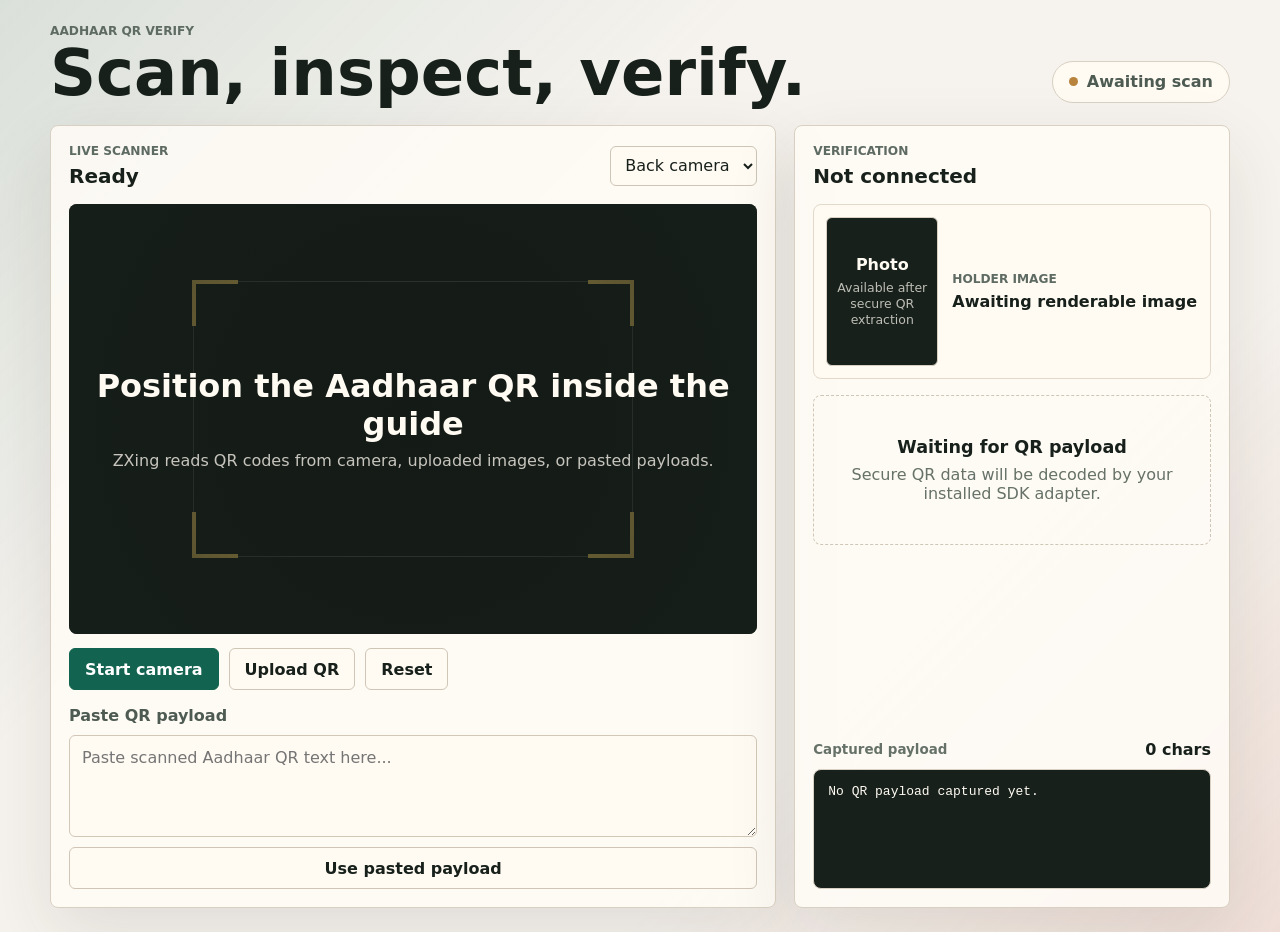
==== index.html @ cf2d9440 "Updates" ====
<!DOCTYPE html>
<html lang="en">
  <head>
    <meta charset="UTF-8">
    <link rel="icon" href="/favicon.ico">
    <meta name="viewport" content="width=device-width, initial-scale=1.0">
    <meta
      name="description"
      content="Client-side Aadhaar QR scanning and SDK verification interface."
    >
    <title>Aadhaar QR Verify</title>
    <script type="module" crossorigin src="/assets/index-C8rJsrUP.js"></script>
    <link rel="stylesheet" crossorigin href="/assets/index-2BErjpRX.css">
  </head>
  <body>
    <div id="app"></div>
  </body>
</html>
---- assets/index-2BErjpRX.css ----
*{box-sizing:border-box}body{color:#17201b;background:#f6f3ee;min-width:320px;margin:0;font-family:Inter,ui-sans-serif,system-ui,-apple-system,BlinkMacSystemFont,Segoe UI,sans-serif}button[data-v-a31f7cc3],select[data-v-a31f7cc3],textarea[data-v-a31f7cc3]{font:inherit}.shell[data-v-a31f7cc3]{background:linear-gradient(135deg,#11594d1f,#0000 34%),linear-gradient(315deg,#bc52371f,#0000 30%),#f6f3ee;min-height:100vh;padding:24px}.workspace[data-v-a31f7cc3]{width:min(1180px,100%);margin:0 auto}.topbar[data-v-a31f7cc3]{justify-content:space-between;align-items:end;gap:20px;margin-bottom:22px;display:flex}.eyebrow[data-v-a31f7cc3],.label[data-v-a31f7cc3]{color:#5e6b63;letter-spacing:0;text-transform:uppercase;margin:0 0 6px;font-size:.76rem;font-weight:800}h1[data-v-a31f7cc3]{letter-spacing:0;margin:0;font-size:clamp(2.2rem,5vw,5.4rem);line-height:.92}.status-pill[data-v-a31f7cc3]{color:#4d5b52;white-space:nowrap;background:#fffaf2;border:1px solid #d8d0c2;border-radius:999px;align-items:center;gap:9px;min-height:42px;padding:0 16px;font-weight:800;display:inline-flex}.status-pill span[data-v-a31f7cc3]{background:#b7833d;border-radius:50%;width:9px;height:9px}.status-pill.verified span[data-v-a31f7cc3]{background:#18845d}.status-pill.warning span[data-v-a31f7cc3]{background:#c24732}.grid[data-v-a31f7cc3]{grid-template-columns:minmax(0,1.25fr) minmax(360px,.75fr);gap:18px;display:grid}.scanner-panel[data-v-a31f7cc3],.result-panel[data-v-a31f7cc3]{background:#fffcf6db;border:1px solid #d8d0c2;border-radius:8px;box-shadow:0 24px 70px #2923191c}.scanner-panel[data-v-a31f7cc3]{padding:18px}.result-panel[data-v-a31f7cc3]{flex-direction:column;gap:16px;padding:18px;display:flex}.scanner-head[data-v-a31f7cc3],.result-head[data-v-a31f7cc3],.payload-box>div[data-v-a31f7cc3]{justify-content:space-between;align-items:center;gap:14px;display:flex}.scanner-head strong[data-v-a31f7cc3],.result-head strong[data-v-a31f7cc3]{font-size:1.25rem}select[data-v-a31f7cc3]{color:#17201b;background:#fffaf2;border:1px solid #cdc5b7;border-radius:6px;max-width:230px;height:40px;padding:0 10px}.camera-frame[data-v-a31f7cc3]{aspect-ratio:16/10;background:#121611;border-radius:8px;width:100%;margin-top:16px;position:relative;overflow:hidden}video[data-v-a31f7cc3]{object-fit:cover;width:100%;height:100%;position:absolute;inset:0}.scan-guide[data-v-a31f7cc3]{border:1px solid #ffffff38;position:absolute;inset:18%}.scan-guide i[data-v-a31f7cc3]{border-style:solid;border-color:#f4c85d;width:46px;height:46px;position:absolute}.scan-guide i[data-v-a31f7cc3]:first-child{border-width:4px 0 0 4px;top:-2px;left:-2px}.scan-guide i[data-v-a31f7cc3]:nth-child(2){border-width:4px 4px 0 0;top:-2px;right:-2px}.scan-guide i[data-v-a31f7cc3]:nth-child(3){border-width:0 4px 4px 0;bottom:-2px;right:-2px}.scan-guide i[data-v-a31f7cc3]:nth-child(4){border-width:0 0 4px 4px;bottom:-2px;left:-2px}.camera-idle[data-v-a31f7cc3]{color:#fffaf2;text-align:center;background:radial-gradient(circle,#17201b73,#17201bd1);place-content:center;gap:8px;padding:24px;display:grid;position:absolute;inset:0}.camera-idle strong[data-v-a31f7cc3]{font-size:clamp(1.2rem,3vw,2rem)}.camera-idle span[data-v-a31f7cc3]{color:#fffaf2c2}.actions[data-v-a31f7cc3]{flex-wrap:wrap;gap:10px;margin-top:14px;display:flex}button[data-v-a31f7cc3]{color:#17201b;cursor:pointer;background:#fffaf2;border:1px solid #cfc6b7;border-radius:6px;min-height:42px;padding:0 15px;font-weight:800}button[data-v-a31f7cc3]:hover:not(:disabled){border-color:#8b7f6f;transform:translateY(-1px)}button[data-v-a31f7cc3]:disabled{cursor:not-allowed;opacity:.54}button.primary[data-v-a31f7cc3]{color:#fff;background:#12634f;border-color:#12634f}button.danger[data-v-a31f7cc3]{color:#b94732;border-color:#b94732}.manual-box[data-v-a31f7cc3]{gap:10px;margin-top:16px;display:grid}.manual-box label[data-v-a31f7cc3]{color:#4d5b52;font-weight:800}textarea[data-v-a31f7cc3]{resize:vertical;color:#17201b;background:#fffaf2;border:1px solid #d2c8b8;border-radius:6px;width:100%;padding:12px}.error[data-v-a31f7cc3]{color:#b94732;margin:12px 0 0;font-weight:700}.identity-block[data-v-a31f7cc3]{gap:8px;display:grid}.field-row[data-v-a31f7cc3]{border-bottom:1px solid #e2d9cb;grid-template-columns:120px 1fr;gap:12px;padding:11px 0;display:grid}.photo-card[data-v-a31f7cc3]{background:#fffaf2;border:1px solid #e2d9cb;border-radius:8px;grid-template-columns:112px 1fr;align-items:center;gap:14px;padding:12px;display:grid}.photo-frame[data-v-a31f7cc3]{aspect-ratio:3/4;background:#17201b;border:1px solid #d8d0c2;border-radius:6px;width:112px;overflow:hidden}.photo-frame img[data-v-a31f7cc3]{object-fit:cover;width:100%;height:100%;display:block}.photo-placeholder[data-v-a31f7cc3]{color:#fffaf2;text-align:center;place-content:center;gap:6px;width:100%;height:100%;padding:10px;display:grid}.photo-placeholder span[data-v-a31f7cc3]{color:#fffaf2b8;font-size:.78rem;line-height:1.3}.field-row span[data-v-a31f7cc3],.payload-box span[data-v-a31f7cc3],.sdk-result span[data-v-a31f7cc3]{color:#667267;font-size:.84rem;font-weight:800}.field-row strong[data-v-a31f7cc3]{overflow-wrap:anywhere}.empty-state[data-v-a31f7cc3]{color:#667267;text-align:center;border:1px dashed #cfc6b7;border-radius:8px;place-content:center;gap:8px;min-height:150px;padding:22px;display:grid}.empty-state strong[data-v-a31f7cc3]{color:#17201b;font-size:1.1rem}.sdk-result[data-v-a31f7cc3]{background:#fff4ef;border-left:4px solid #b94732;border-radius:6px;gap:6px;padding:13px;display:grid}.sdk-result.ok[data-v-a31f7cc3]{background:#eefaf4;border-left-color:#18845d}.payload-box[data-v-a31f7cc3]{gap:10px;margin-top:auto;display:grid}pre[data-v-a31f7cc3]{color:#fffaf2;white-space:pre-wrap;word-break:break-word;background:#17201b;border:1px solid #d8d0c2;border-radius:8px;min-height:120px;max-height:260px;margin:0;padding:14px;overflow:auto}@media (width<=900px){.shell[data-v-a31f7cc3]{padding:16px}.topbar[data-v-a31f7cc3]{flex-direction:column;align-items:start}.grid[data-v-a31f7cc3]{grid-template-columns:1fr}.camera-frame[data-v-a31f7cc3]{max-height:68vh}.result-panel[data-v-a31f7cc3]{min-width:0}}@media (width<=560px){.shell[data-v-a31f7cc3]{padding:10px}.topbar[data-v-a31f7cc3]{gap:12px;margin-bottom:14px}h1[data-v-a31f7cc3]{font-size:clamp(2rem,15vw,3.25rem);line-height:.98}.status-pill[data-v-a31f7cc3]{justify-content:center;width:100%}.scanner-panel[data-v-a31f7cc3],.result-panel[data-v-a31f7cc3]{padding:12px}.scanner-head[data-v-a31f7cc3],.result-head[data-v-a31f7cc3],.payload-box>div[data-v-a31f7cc3]{flex-direction:column;align-items:stretch}select[data-v-a31f7cc3],button[data-v-a31f7cc3],.result-head button[data-v-a31f7cc3]{width:100%;max-width:none}.camera-frame[data-v-a31f7cc3]{aspect-ratio:9/14;margin-top:12px}.scan-guide[data-v-a31f7cc3]{inset:14%}.actions[data-v-a31f7cc3]{grid-template-columns:1fr 1fr;display:grid}.actions .primary[data-v-a31f7cc3],.actions .danger[data-v-a31f7cc3]{grid-column:1/-1}.manual-box[data-v-a31f7cc3]{margin-top:12px}.manual-box textarea[data-v-a31f7cc3]{min-height:88px}.photo-card[data-v-a31f7cc3]{grid-template-columns:84px 1fr;gap:12px}.photo-frame[data-v-a31f7cc3]{width:84px}.empty-state[data-v-a31f7cc3]{min-height:120px;padding:16px}.field-row[data-v-a31f7cc3]{grid-template-columns:1fr;gap:4px;padding:9px 0}pre[data-v-a31f7cc3]{min-height:92px;max-height:150px;font-size:.78rem}}
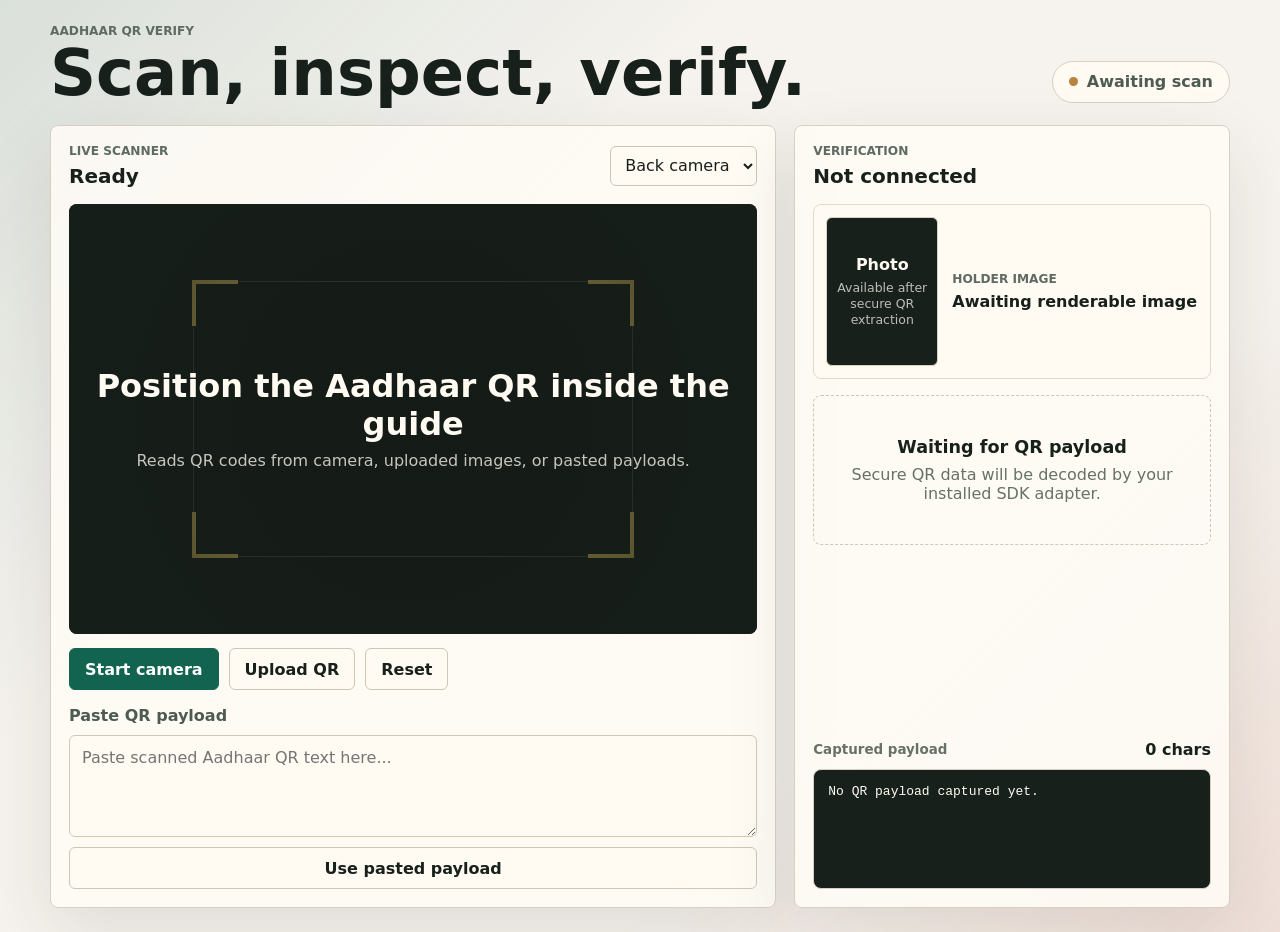
==== commit 7d5736b7: "Updates" ====
--- a/index.html
+++ b/index.html
@@ -9,8 +9,8 @@
       content="Client-side Aadhaar QR scanning and SDK verification interface."
     >
     <title>Aadhaar QR Verify</title>
-    <script type="module" crossorigin src="/assets/index-C8rJsrUP.js"></script>
-    <link rel="stylesheet" crossorigin href="/assets/index-2BErjpRX.css">
+    <script type="module" crossorigin src="/assets/index-B8S7MjSo.js"></script>
+    <link rel="stylesheet" crossorigin href="/assets/index-Ch6qmY8h.css">
   </head>
   <body>
     <div id="app"></div>
--- a/assets/index-Ch6qmY8h.css
+++ b/assets/index-Ch6qmY8h.css
@@ -0,0 +1 @@
+*{box-sizing:border-box}body{color:#17201b;background:#f6f3ee;min-width:320px;margin:0;font-family:Inter,ui-sans-serif,system-ui,-apple-system,BlinkMacSystemFont,Segoe UI,sans-serif}button[data-v-19202c21],select[data-v-19202c21],textarea[data-v-19202c21]{font:inherit}.shell[data-v-19202c21]{background:linear-gradient(135deg,#11594d1f,#0000 34%),linear-gradient(315deg,#bc52371f,#0000 30%),#f6f3ee;min-height:100vh;padding:24px}.workspace[data-v-19202c21]{width:min(1180px,100%);margin:0 auto}.topbar[data-v-19202c21]{justify-content:space-between;align-items:end;gap:20px;margin-bottom:22px;display:flex}.eyebrow[data-v-19202c21],.label[data-v-19202c21]{color:#5e6b63;letter-spacing:0;text-transform:uppercase;margin:0 0 6px;font-size:.76rem;font-weight:800}h1[data-v-19202c21]{letter-spacing:0;margin:0;font-size:clamp(2.2rem,5vw,5.4rem);line-height:.92}.status-pill[data-v-19202c21]{color:#4d5b52;white-space:nowrap;background:#fffaf2;border:1px solid #d8d0c2;border-radius:999px;align-items:center;gap:9px;min-height:42px;padding:0 16px;font-weight:800;display:inline-flex}.status-pill span[data-v-19202c21]{background:#b7833d;border-radius:50%;width:9px;height:9px}.status-pill.verified span[data-v-19202c21]{background:#18845d}.status-pill.warning span[data-v-19202c21]{background:#c24732}.grid[data-v-19202c21]{grid-template-columns:minmax(0,1.25fr) minmax(360px,.75fr);gap:18px;display:grid}.scanner-panel[data-v-19202c21],.result-panel[data-v-19202c21]{background:#fffcf6db;border:1px solid #d8d0c2;border-radius:8px;box-shadow:0 24px 70px #2923191c}.scanner-panel[data-v-19202c21]{padding:18px}.result-panel[data-v-19202c21]{flex-direction:column;gap:16px;padding:18px;display:flex}.scanner-head[data-v-19202c21],.result-head[data-v-19202c21],.payload-box>div[data-v-19202c21]{justify-content:space-between;align-items:center;gap:14px;display:flex}.scanner-head strong[data-v-19202c21],.result-head strong[data-v-19202c21]{font-size:1.25rem}select[data-v-19202c21]{color:#17201b;background:#fffaf2;border:1px solid #cdc5b7;border-radius:6px;max-width:230px;height:40px;padding:0 10px}.camera-frame[data-v-19202c21]{aspect-ratio:16/10;background:#121611;border-radius:8px;width:100%;margin-top:16px;position:relative;overflow:hidden}video[data-v-19202c21]{object-fit:cover;width:100%;height:100%;position:absolute;inset:0}.scan-guide[data-v-19202c21]{border:1px solid #ffffff38;position:absolute;inset:18%}.scan-guide i[data-v-19202c21]{border-style:solid;border-color:#f4c85d;width:46px;height:46px;position:absolute}.scan-guide i[data-v-19202c21]:first-child{border-width:4px 0 0 4px;top:-2px;left:-2px}.scan-guide i[data-v-19202c21]:nth-child(2){border-width:4px 4px 0 0;top:-2px;right:-2px}.scan-guide i[data-v-19202c21]:nth-child(3){border-width:0 4px 4px 0;bottom:-2px;right:-2px}.scan-guide i[data-v-19202c21]:nth-child(4){border-width:0 0 4px 4px;bottom:-2px;left:-2px}.camera-idle[data-v-19202c21]{color:#fffaf2;text-align:center;background:radial-gradient(circle,#17201b73,#17201bd1);place-content:center;gap:8px;padding:24px;display:grid;position:absolute;inset:0}.camera-idle strong[data-v-19202c21]{font-size:clamp(1.2rem,3vw,2rem)}.camera-idle span[data-v-19202c21]{color:#fffaf2c2}.actions[data-v-19202c21]{flex-wrap:wrap;gap:10px;margin-top:14px;display:flex}button[data-v-19202c21]{color:#17201b;cursor:pointer;background:#fffaf2;border:1px solid #cfc6b7;border-radius:6px;min-height:42px;padding:0 15px;font-weight:800}button[data-v-19202c21]:hover:not(:disabled){border-color:#8b7f6f;transform:translateY(-1px)}button[data-v-19202c21]:disabled{cursor:not-allowed;opacity:.54}button.primary[data-v-19202c21]{color:#fff;background:#12634f;border-color:#12634f}button.danger[data-v-19202c21]{color:#b94732;border-color:#b94732}.manual-box[data-v-19202c21]{gap:10px;margin-top:16px;display:grid}.manual-box label[data-v-19202c21]{color:#4d5b52;font-weight:800}textarea[data-v-19202c21]{resize:vertical;color:#17201b;background:#fffaf2;border:1px solid #d2c8b8;border-radius:6px;width:100%;padding:12px}.error[data-v-19202c21]{color:#b94732;margin:12px 0 0;font-weight:700}.identity-block[data-v-19202c21]{gap:8px;display:grid}.field-row[data-v-19202c21]{border-bottom:1px solid #e2d9cb;grid-template-columns:120px 1fr;gap:12px;padding:11px 0;display:grid}.photo-card[data-v-19202c21]{background:#fffaf2;border:1px solid #e2d9cb;border-radius:8px;grid-template-columns:112px 1fr;align-items:center;gap:14px;padding:12px;display:grid}.photo-frame[data-v-19202c21]{aspect-ratio:3/4;background:#17201b;border:1px solid #d8d0c2;border-radius:6px;width:112px;overflow:hidden}.photo-frame img[data-v-19202c21]{object-fit:cover;width:100%;height:100%;display:block}.photo-placeholder[data-v-19202c21]{color:#fffaf2;text-align:center;place-content:center;gap:6px;width:100%;height:100%;padding:10px;display:grid}.photo-placeholder span[data-v-19202c21]{color:#fffaf2b8;font-size:.78rem;line-height:1.3}.field-row span[data-v-19202c21],.payload-box span[data-v-19202c21],.sdk-result span[data-v-19202c21]{color:#667267;font-size:.84rem;font-weight:800}.field-row strong[data-v-19202c21]{overflow-wrap:anywhere}.empty-state[data-v-19202c21]{color:#667267;text-align:center;border:1px dashed #cfc6b7;border-radius:8px;place-content:center;gap:8px;min-height:150px;padding:22px;display:grid}.empty-state strong[data-v-19202c21]{color:#17201b;font-size:1.1rem}.sdk-result[data-v-19202c21]{background:#fff4ef;border-left:4px solid #b94732;border-radius:6px;gap:6px;padding:13px;display:grid}.sdk-result.ok[data-v-19202c21]{background:#eefaf4;border-left-color:#18845d}.payload-box[data-v-19202c21]{gap:10px;margin-top:auto;display:grid}pre[data-v-19202c21]{color:#fffaf2;white-space:pre-wrap;word-break:break-word;background:#17201b;border:1px solid #d8d0c2;border-radius:8px;min-height:120px;max-height:260px;margin:0;padding:14px;overflow:auto}@media (width<=900px){.shell[data-v-19202c21]{padding:16px}.topbar[data-v-19202c21]{flex-direction:column;align-items:start}.grid[data-v-19202c21]{grid-template-columns:1fr}.camera-frame[data-v-19202c21]{max-height:68vh}.result-panel[data-v-19202c21]{min-width:0}}@media (width<=560px){.shell[data-v-19202c21]{padding:10px}.topbar[data-v-19202c21]{gap:12px;margin-bottom:14px}h1[data-v-19202c21]{font-size:clamp(2rem,15vw,3.25rem);line-height:.98}.status-pill[data-v-19202c21]{justify-content:center;width:100%}.scanner-panel[data-v-19202c21],.result-panel[data-v-19202c21]{padding:12px}.scanner-head[data-v-19202c21],.result-head[data-v-19202c21],.payload-box>div[data-v-19202c21]{flex-direction:column;align-items:stretch}select[data-v-19202c21],button[data-v-19202c21],.result-head button[data-v-19202c21]{width:100%;max-width:none}.camera-frame[data-v-19202c21]{aspect-ratio:9/14;margin-top:12px}.scan-guide[data-v-19202c21]{inset:14%}.actions[data-v-19202c21]{grid-template-columns:1fr 1fr;display:grid}.actions .primary[data-v-19202c21],.actions .danger[data-v-19202c21]{grid-column:1/-1}.manual-box[data-v-19202c21]{margin-top:12px}.manual-box textarea[data-v-19202c21]{min-height:88px}.photo-card[data-v-19202c21]{grid-template-columns:84px 1fr;gap:12px}.photo-frame[data-v-19202c21]{width:84px}.empty-state[data-v-19202c21]{min-height:120px;padding:16px}.field-row[data-v-19202c21]{grid-template-columns:1fr;gap:4px;padding:9px 0}pre[data-v-19202c21]{min-height:92px;max-height:150px;font-size:.78rem}}
